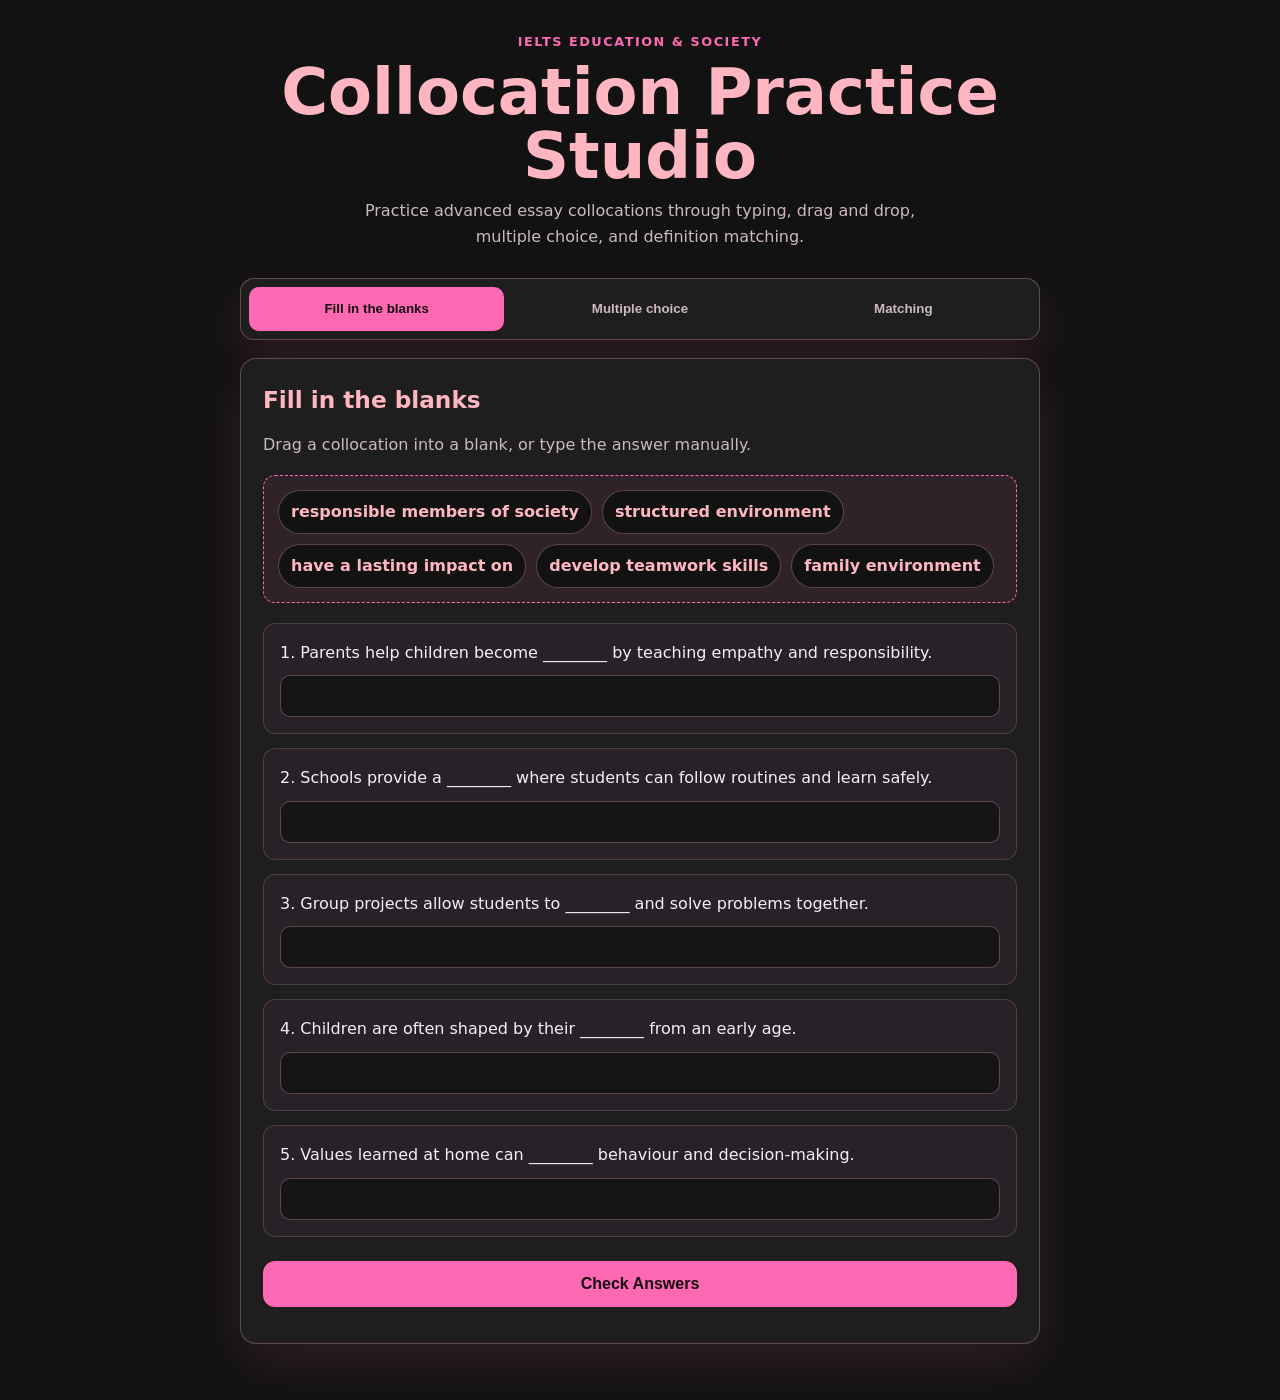
==== index1.html @ 21264c71 "Create index1.html" ====
<!DOCTYPE html>
<html lang="en">
<head>
  <meta charset="UTF-8" />
  <meta name="viewport" content="width=device-width, initial-scale=1.0" />
  <title>Collocation Practice Studio</title>
  <style>
    :root {
      --bg: #121212;
      --card: #1e1e1e;
      --card-soft: #282228;
      --text: #f8eef4;
      --muted: #cdb8c4;
      --pink: #ffb6c1;
      --hot-pink: #ff69b4;
      --green: #2ecc71;
      --green-bg: rgba(46, 204, 113, 0.18);
      --red: #ff5c7a;
      --red-bg: rgba(255, 92, 122, 0.16);
      --border: rgba(255, 182, 193, 0.3);
      --shadow: 0 18px 50px rgba(255, 105, 180, 0.12);
    }

    * {
      box-sizing: border-box;
    }

    body {
      margin: 0;
      background: var(--bg);
      color: var(--text);
      font-family: system-ui, -apple-system, BlinkMacSystemFont, "Segoe UI", sans-serif;
      line-height: 1.6;
    }

    .app {
      width: min(100% - 32px, 800px);
      margin: 0 auto;
      padding: 32px 0 56px;
    }

    header {
      text-align: center;
      margin-bottom: 28px;
    }

    .badge {
      color: var(--hot-pink);
      font-size: 0.8rem;
      font-weight: 800;
      letter-spacing: 0.12em;
      text-transform: uppercase;
    }

    h1 {
      margin: 8px 0 10px;
      color: var(--pink);
      font-size: clamp(2rem, 7vw, 4rem);
      line-height: 1;
    }

    header p {
      margin: 0 auto;
      max-width: 620px;
      color: var(--muted);
    }

    .tabs {
      display: grid;
      grid-template-columns: repeat(3, 1fr);
      gap: 8px;
      background: var(--card);
      border: 1px solid var(--border);
      border-radius: 14px;
      padding: 8px;
      margin-bottom: 18px;
      box-shadow: var(--shadow);
    }

    .tab {
      min-height: 44px;
      border: 0;
      border-radius: 10px;
      background: transparent;
      color: var(--muted);
      cursor: pointer;
      font-weight: 700;
    }

    .tab.active {
      background: var(--hot-pink);
      color: #140b11;
    }

    .panel {
      display: none;
      background: var(--card);
      border: 1px solid var(--border);
      border-radius: 16px;
      padding: 22px;
      box-shadow: var(--shadow);
    }

    .panel.active {
      display: block;
    }

    h2 {
      margin: 0 0 14px;
      color: var(--pink);
      font-size: 1.45rem;
    }

    .instructions {
      margin: 0 0 18px;
      color: var(--muted);
    }

    .word-bank {
      display: flex;
      flex-wrap: wrap;
      gap: 10px;
      padding: 14px;
      margin-bottom: 20px;
      border: 1px dashed var(--hot-pink);
      border-radius: 12px;
      background: rgba(255, 105, 180, 0.08);
    }

    .word-chip {
      border: 1px solid var(--border);
      border-radius: 999px;
      background: #121212;
      color: var(--pink);
      padding: 8px 12px;
      cursor: grab;
      user-select: none;
      font-weight: 700;
    }

    .word-chip:active {
      cursor: grabbing;
    }

    .question {
      padding: 16px;
      margin-bottom: 14px;
      border: 1px solid rgba(255, 182, 193, 0.18);
      border-radius: 12px;
      background: var(--card-soft);
    }

    .question p {
      margin: 0 0 10px;
    }

    input[type="text"],
    select {
      width: 100%;
      min-height: 42px;
      border: 1px solid var(--border);
      border-radius: 10px;
      background: #151515;
      color: var(--text);
      padding: 9px 11px;
      outline: none;
    }

    input[type="text"]:focus,
    select:focus {
      border-color: var(--hot-pink);
      box-shadow: 0 0 0 3px rgba(255, 105, 180, 0.18);
    }

    input.drag-over {
      border-color: var(--hot-pink);
      background: rgba(255, 105, 180, 0.12);
    }

    .options {
      display: grid;
      gap: 8px;
    }

    .option {
      display: flex;
      gap: 10px;
      align-items: center;
      padding: 10px;
      border: 1px solid rgba(255, 182, 193, 0.18);
      border-radius: 10px;
      background: #171417;
      cursor: pointer;
    }

    .option input {
      accent-color: var(--hot-pink);
    }

    .matching-row {
      display: grid;
      grid-template-columns: 0.8fr 1.2fr;
      gap: 12px;
      align-items: center;
    }

    .term {
      color: var(--pink);
      font-weight: 800;
    }

    .check-btn {
      width: 100%;
      min-height: 46px;
      margin-top: 10px;
      border: 0;
      border-radius: 12px;
      background: var(--hot-pink);
      color: #140b11;
      cursor: pointer;
      font-weight: 900;
      font-size: 1rem;
    }

    .correct {
      border-color: var(--green) !important;
      background: var(--green-bg) !important;
    }

    .incorrect {
      border-color: var(--red) !important;
      background: var(--red-bg) !important;
    }

    .answer-label {
      display: inline-block;
      margin-top: 8px;
      color: var(--red);
      font-size: 0.92rem;
      font-weight: 700;
    }

    .score {
      margin-top: 14px;
      color: var(--pink);
      font-weight: 800;
      text-align: center;
    }

    @media (max-width: 640px) {
      .tabs,
      .matching-row {
        grid-template-columns: 1fr;
      }

      .panel {
        padding: 16px;
      }
    }
  </style>
</head>
<body>
  <main class="app">
    <header>
      <div class="badge">IELTS Education & Society</div>
      <h1>Collocation Practice Studio</h1>
      <p>Practice advanced essay collocations through typing, drag and drop, multiple choice, and definition matching.</p>
    </header>

    <nav class="tabs" aria-label="Exercise tabs">
      <button class="tab active" data-tab="fill">Fill in the blanks</button>
      <button class="tab" data-tab="choice">Multiple choice</button>
      <button class="tab" data-tab="match">Matching</button>
    </nav>

    <section class="panel active" id="fill">
      <h2>Fill in the blanks</h2>
      <p class="instructions">Drag a collocation into a blank, or type the answer manually.</p>
      <div class="word-bank" id="wordBank"></div>
      <div id="fillQuestions"></div>
      <button class="check-btn" data-check="fill">Check Answers</button>
      <div class="score" id="fillScore"></div>
    </section>

    <section class="panel" id="choice">
      <h2>Multiple choice</h2>
      <p class="instructions">Choose the best collocation for each sentence.</p>
      <div id="choiceQuestions"></div>
      <button class="check-btn" data-check="choice">Check Answers</button>
      <div class="score" id="choiceScore"></div>
    </section>

    <section class="panel" id="match">
      <h2>Definition matching</h2>
      <p class="instructions">Match each collocation with its definition.</p>
      <div id="matchQuestions"></div>
      <button class="check-btn" data-check="match">Check Answers</button>
      <div class="score" id="matchScore"></div>
    </section>
  </main>

  <script>
    const fillData = [
      {
        sentence: "Parents help children become ________ by teaching empathy and responsibility.",
        answer: "responsible members of society"
      },
      {
        sentence: "Schools provide a ________ where students can follow routines and learn safely.",
        answer: "structured environment"
      },
      {
        sentence: "Group projects allow students to ________ and solve problems together.",
        answer: "develop teamwork skills"
      },
      {
        sentence: "Children are often shaped by their ________ from an early age.",
        answer: "family environment"
      },
      {
        sentence: "Values learned at home can ________ behaviour and decision-making.",
        answer: "have a lasting impact on"
      }
    ];

    const multipleChoiceData = [
      {
        question: "Parents can ________ by modelling honesty and respect.",
        answer: "shape someone’s character",
        options: ["shape someone’s character", "large class sizes", "standardized curricula", "group projects"]
      },
      {
        question: "Students need opportunities to meet people with ________.",
        answer: "diverse perspectives",
        options: ["diverse perspectives", "individual attention", "role-modelling", "fundamental values"]
      },
      {
        question: "Class discussions can help learners ________.",
        answer: "develop social skills",
        options: ["develop social skills", "form the foundation of", "large class sizes", "instil positive behaviours"]
      },
      {
        question: "Schools use ________ to organize what students learn.",
        answer: "standardized curricula",
        options: ["standardized curricula", "family environment", "social values", "positive behaviours"]
      },
      {
        question: "Teachers often struggle to support every child because of ________.",
        answer: "large class sizes",
        options: ["large class sizes", "moral development", "communication skills", "supportive family environments"]
      },
      {
        question: "Parents can ________ when children face difficult choices.",
        answer: "provide guidance",
        options: ["provide guidance", "acquire knowledge", "cooperate with others", "shape personal values"]
      },
      {
        question: "Daily conversations at home can help parents ________.",
        answer: "instil positive behaviours",
        options: ["instil positive behaviours", "standardized curricula", "classroom activities", "diverse perspectives"]
      },
      {
        question: "Good speaking and listening abilities are examples of ________.",
        answer: "communication skills",
        options: ["communication skills", "family environment", "individualized support", "social values"]
      },
      {
        question: "Children raised with strong support are ________ become socially aware.",
        answer: "be more likely to",
        options: ["be more likely to", "contribute significantly to", "form the foundation of", "be strongly influenced by"]
      },
      {
        question: "Home values can ________ a child’s moral development.",
        answer: "form the foundation of",
        options: ["form the foundation of", "develop teamwork skills", "acquire knowledge", "cooperate with others"]
      },
      {
        question: "Schools help children learn how to ________ in shared tasks.",
        answer: "cooperate with others",
        options: ["cooperate with others", "role-modelling", "individual attention", "fundamental values"]
      },
      {
        question: "Students go to school partly to ________ across many subjects.",
        answer: "acquire knowledge",
        options: ["acquire knowledge", "shape personal values", "large class sizes", "positive behaviours"]
      },
      {
        question: "Parents ________ children’s moral development.",
        answer: "play a crucial role in",
        options: ["play a crucial role in", "be more likely to", "have a lasting impact on", "contribute to society"]
      },
      {
        question: "School experiences can ________ students’ academic and social growth.",
        answer: "contribute significantly to",
        options: ["contribute significantly to", "provide guidance", "instil positive behaviours", "role-modelling"]
      },
      {
        question: "Children learn values through parental ________.",
        answer: "role-modelling",
        options: ["role-modelling", "classroom activities", "standardized curricula", "large class sizes"]
      }
    ];

    const matchingData = [
      { term: "social values", definition: "Shared beliefs about how people should behave in society." },
      { term: "structured environment", definition: "A setting with clear routines, expectations, and support." },
      { term: "acquire knowledge", definition: "To gain information, understanding, or learning." },
      { term: "contribute to society", definition: "To do something useful for the wider community." },
      { term: "classroom activities", definition: "Learning tasks that happen during lessons." },
      { term: "group projects", definition: "Tasks completed by students working together." },
      { term: "individual attention", definition: "Focused support given to one learner." },
      { term: "moral development", definition: "The process of learning right, wrong, and ethical behaviour." },
      { term: "fundamental values", definition: "Basic principles such as respect, empathy, and responsibility." },
      { term: "individualized support", definition: "Help adapted to a specific child’s needs." },
      { term: "supportive family environments", definition: "Home settings where children feel cared for and encouraged." },
      { term: "be strongly influenced by", definition: "To be greatly affected or shaped by something." },
      { term: "have a lasting impact on", definition: "To affect something for a long time." },
      { term: "shape personal values", definition: "To influence a person’s beliefs and principles." },
      { term: "communication skills", definition: "Abilities used to express ideas and understand others." }
    ];

    const normalize = value =>
      value.trim().toLowerCase().replace(/[.,!?]/g, "").replace(/\s+/g, " ");

    const shuffle = array => [...array].sort(() => Math.random() - 0.5);

    function clearFeedback(scope) {
      scope.querySelectorAll(".correct, .incorrect").forEach(el => {
        el.classList.remove("correct", "incorrect");
      });
      scope.querySelectorAll(".answer-label").forEach(el => el.remove());
    }

    function addAnswerLabel(element, answer) {
      const label = document.createElement("span");
      label.className = "answer-label";
      label.textContent = `Correct answer: ${answer}`;
      element.insertAdjacentElement("afterend", label);
    }

    function renderFillExercise() {
      const bank = document.querySelector("#wordBank");
      const container = document.querySelector("#fillQuestions");

      bank.innerHTML = shuffle(fillData.map(item => item.answer))
        .map(answer => `<span class="word-chip" draggable="true" data-answer="${answer}">${answer}</span>`)
        .join("");

      container.innerHTML = fillData.map((item, index) => `
        <div class="question">
          <p>${index + 1}. ${item.sentence}</p>
          <input type="text" data-answer="${item.answer}" aria-label="Blank ${index + 1}" />
        </div>
      `).join("");

      document.querySelectorAll(".word-chip").forEach(chip => {
        chip.addEventListener("dragstart", event => {
          event.dataTransfer.setData("text/plain", chip.dataset.answer);
        });
      });

      document.querySelectorAll("#fillQuestions input").forEach(input => {
        input.addEventListener("dragover", event => {
          event.preventDefault();
          input.classList.add("drag-over");
        });

        input.addEventListener("dragleave", () => {
          input.classList.remove("drag-over");
        });

        input.addEventListener("drop", event => {
          event.preventDefault();
          input.value = event.dataTransfer.getData("text/plain");
          input.classList.remove("drag-over");
        });
      });
    }

    function renderMultipleChoice() {
      const container = document.querySelector("#choiceQuestions");

      container.innerHTML = multipleChoiceData.map((item, index) => `
        <div class="question" data-answer="${item.answer}">
          <p>${index + 1}. ${item.question}</p>
          <div class="options">
            ${shuffle(item.options).map(option => `
              <label class="option">
                <input type="radio" name="mc-${index}" value="${option}" />
                <span>${option}</span>
              </label>
            `).join("")}
          </div>
        </div>
      `).join("");
    }

    function renderMatching() {
      const container = document.querySelector("#matchQuestions");
      const definitions = shuffle(matchingData.map(item => item.definition));

      container.innerHTML = matchingData.map((item, index) => `
        <div class="question matching-row">
          <div class="term">${index + 1}. ${item.term}</div>
          <select data-answer="${item.definition}" aria-label="Definition for ${item.term}">
            <option value="">Choose a definition</option>
            ${definitions.map(definition => `<option value="${definition}">${definition}</option>`).join("")}
          </select>
        </div>
      `).join("");
    }

    function checkFill() {
      const panel = document.querySelector("#fill");
      clearFeedback(panel);

      let score = 0;
      const inputs = panel.querySelectorAll("input");

      inputs.forEach(input => {
        const isCorrect = normalize(input.value) === normalize(input.dataset.answer);
        input.classList.add(isCorrect ? "correct" : "incorrect");
        if (isCorrect) score++;
        else addAnswerLabel(input, input.dataset.answer);
      });

      document.querySelector("#fillScore").textContent = `Score: ${score}/${inputs.length}`;
    }

    function checkMultipleChoice() {
      const panel = document.querySelector("#choice");
      clearFeedback(panel);

      let score = 0;
      const questions = panel.querySelectorAll(".question");

      questions.forEach((question, index) => {
        const selected = question.querySelector(`input[name="mc-${index}"]:checked`);
        const selectedLabel = selected ? selected.closest(".option") : null;
        const isCorrect = selected && selected.value === question.dataset.answer;

        if (isCorrect) {
          selectedLabel.classList.add("correct");
          score++;
        } else {
          if (selectedLabel) selectedLabel.classList.add("incorrect");
          addAnswerLabel(question, question.dataset.answer);
        }
      });

      document.querySelector("#choiceScore").textContent = `Score: ${score}/${questions.length}`;
    }

    function checkMatching() {
      const panel = document.querySelector("#match");
      clearFeedback(panel);

      let score = 0;
      const selects = panel.querySelectorAll("select");

      selects.forEach(select => {
        const isCorrect = select.value === select.dataset.answer;
        select.classList.add(isCorrect ? "correct" : "incorrect");
        if (isCorrect) score++;
        else addAnswerLabel(select, select.dataset.answer);
      });

      document.querySelector("#matchScore").textContent = `Score: ${score}/${selects.length}`;
    }

    document.querySelectorAll(".tab").forEach(tab => {
      tab.addEventListener("click", () => {
        document.querySelectorAll(".tab").forEach(button => button.classList.remove("active"));
        document.querySelectorAll(".panel").forEach(panel => panel.classList.remove("active"));

        tab.classList.add("active");
        document.querySelector(`#${tab.dataset.tab}`).classList.add("active");
      });
    });

    document.querySelector('[data-check="fill"]').addEventListener("click", checkFill);
    document.querySelector('[data-check="choice"]').addEventListener("click", checkMultipleChoice);
    document.querySelector('[data-check="match"]').addEventListener("click", checkMatching);

    renderFillExercise();
    renderMultipleChoice();
    renderMatching();
  </script>
</body>
</html>
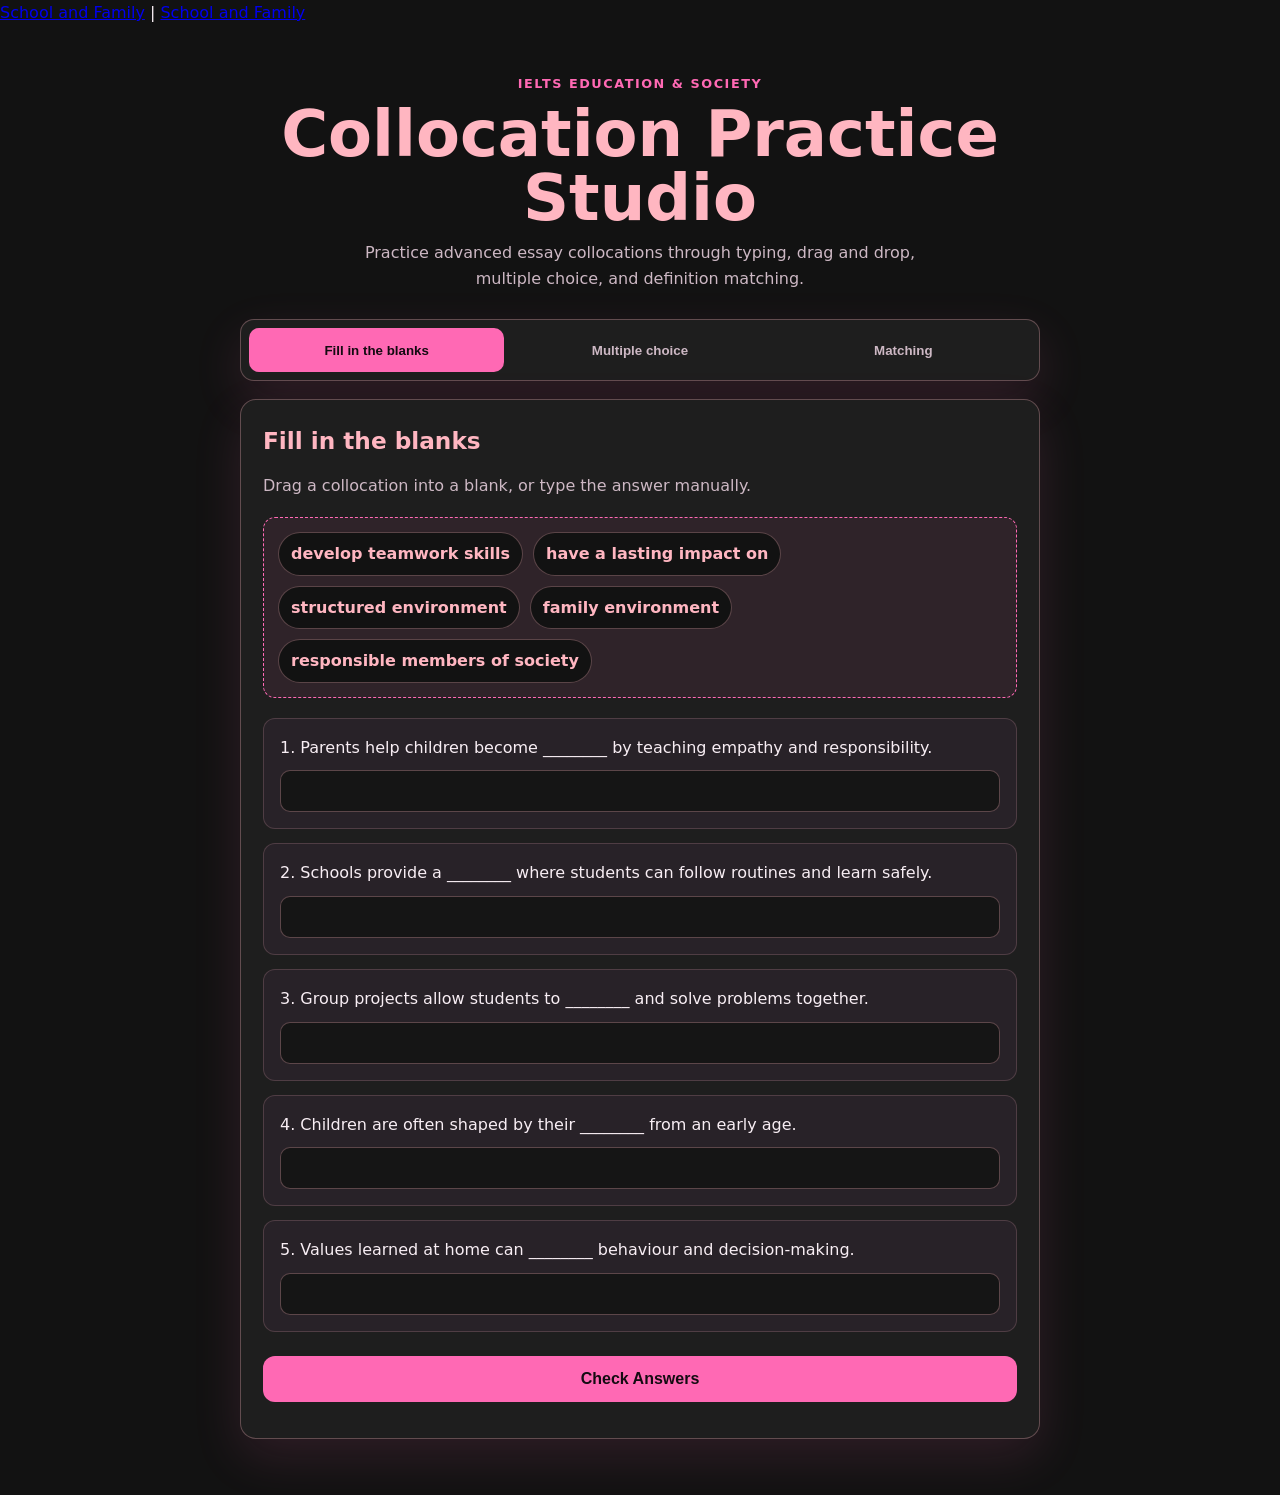
==== commit 5c10d871: "index1.html" ====
--- a/index1.html
+++ b/index1.html
@@ -1,3 +1,7 @@
+<p>
+<a href="index.html">School and Family</a> | 
+<a href="schoolnfamily.html">School and Family</a>
+</p>
 <!DOCTYPE html>
 <html lang="en">
 <head>
